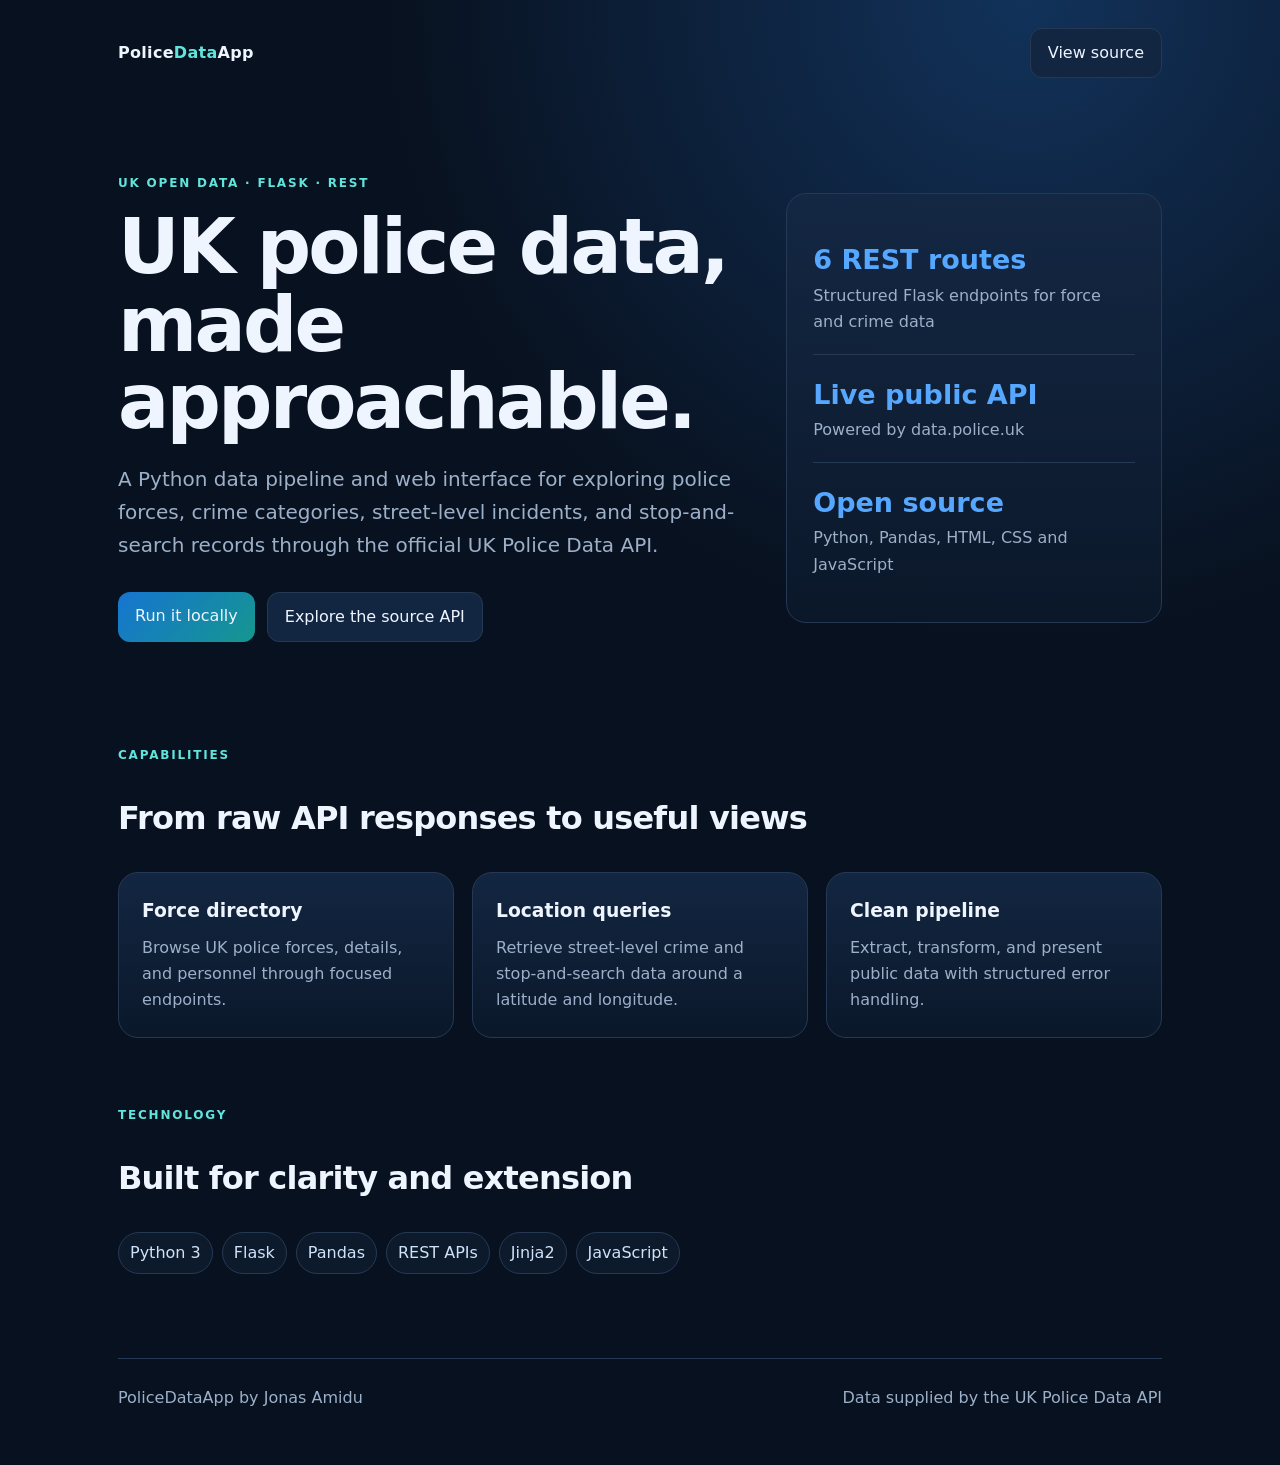
==== docs/index.html @ 5a0d46c1 "docs: add GitHub Pages project site" ====
<!doctype html>
<html lang="en">
<head>
  <meta charset="utf-8">
  <meta name="viewport" content="width=device-width, initial-scale=1">
  <meta name="description" content="PoliceDataApp makes UK Police Data API information easier to explore.">
  <title>PoliceDataApp | UK Police Data Explorer</title>
  <style>
    :root{color-scheme:dark;--bg:#08111f;--panel:#101d31;--line:#263954;--ink:#eef5ff;--muted:#9db0c9;--blue:#55a7ff;--cyan:#61e4db}
    *{box-sizing:border-box}body{margin:0;background:radial-gradient(circle at 80% 0,#12325a 0,transparent 36%),var(--bg);color:var(--ink);font:16px/1.65 Inter,ui-sans-serif,system-ui,-apple-system,"Segoe UI",sans-serif}a{color:inherit}.wrap{max-width:1100px;margin:auto;padding:28px}.nav{display:flex;align-items:center;justify-content:space-between}.brand{font-weight:800;letter-spacing:.3px}.brand span{color:var(--cyan)}.button{display:inline-block;padding:11px 17px;border:1px solid var(--line);border-radius:12px;text-decoration:none;background:#132641}.button.primary{background:linear-gradient(135deg,#1674d1,#15978f);border:0}.hero{padding:96px 0 70px;display:grid;grid-template-columns:1.25fr .75fr;gap:42px;align-items:center}.eyebrow{color:var(--cyan);font-weight:700;text-transform:uppercase;letter-spacing:1.8px;font-size:12px}h1{font-size:clamp(42px,7vw,76px);line-height:1.02;letter-spacing:-2.8px;margin:14px 0 22px}.lead{font-size:20px;color:var(--muted);max-width:680px}.actions{display:flex;gap:12px;flex-wrap:wrap;margin-top:30px}.statbox,.card{background:linear-gradient(180deg,rgba(20,39,67,.95),rgba(11,24,42,.95));border:1px solid var(--line);border-radius:20px}.statbox{padding:26px}.stat{padding:18px 0;border-bottom:1px solid var(--line)}.stat:last-child{border:0}.stat b{display:block;font-size:27px;color:var(--blue)}.stat span{color:var(--muted)}section{padding:34px 0}h2{font-size:32px;letter-spacing:-.8px}.grid{display:grid;grid-template-columns:repeat(3,1fr);gap:18px}.card{padding:23px}.card h3{margin:0 0 8px}.card p{color:var(--muted);margin:0}.stack{display:flex;gap:9px;flex-wrap:wrap}.tag{border:1px solid var(--line);padding:7px 11px;border-radius:999px;color:#cfe2fa;background:#0d1a2c}footer{margin-top:50px;padding:26px 0;border-top:1px solid var(--line);color:var(--muted);display:flex;justify-content:space-between;gap:20px}@media(max-width:780px){.hero{grid-template-columns:1fr;padding-top:64px}.grid{grid-template-columns:1fr}.nav .button{display:none}h1{letter-spacing:-1.5px}}
  </style>
</head>
<body>
  <div class="wrap">
    <nav class="nav"><div class="brand">Police<span>Data</span>App</div><a class="button" href="https://github.com/JonasAmidu/PoliceDataApp">View source</a></nav>
    <main>
      <header class="hero">
        <div>
          <div class="eyebrow">UK open data · Flask · REST</div>
          <h1>UK police data,<br>made approachable.</h1>
          <p class="lead">A Python data pipeline and web interface for exploring police forces, crime categories, street-level incidents, and stop-and-search records through the official UK Police Data API.</p>
          <div class="actions"><a class="button primary" href="https://github.com/JonasAmidu/PoliceDataApp#local-setup">Run it locally</a><a class="button" href="https://data.police.uk/docs/">Explore the source API</a></div>
        </div>
        <aside class="statbox">
          <div class="stat"><b>6 REST routes</b><span>Structured Flask endpoints for force and crime data</span></div>
          <div class="stat"><b>Live public API</b><span>Powered by data.police.uk</span></div>
          <div class="stat"><b>Open source</b><span>Python, Pandas, HTML, CSS and JavaScript</span></div>
        </aside>
      </header>
      <section><div class="eyebrow">Capabilities</div><h2>From raw API responses to useful views</h2><div class="grid">
        <article class="card"><h3>Force directory</h3><p>Browse UK police forces, details, and personnel through focused endpoints.</p></article>
        <article class="card"><h3>Location queries</h3><p>Retrieve street-level crime and stop-and-search data around a latitude and longitude.</p></article>
        <article class="card"><h3>Clean pipeline</h3><p>Extract, transform, and present public data with structured error handling.</p></article>
      </div></section>
      <section><div class="eyebrow">Technology</div><h2>Built for clarity and extension</h2><div class="stack"><span class="tag">Python 3</span><span class="tag">Flask</span><span class="tag">Pandas</span><span class="tag">REST APIs</span><span class="tag">Jinja2</span><span class="tag">JavaScript</span></div></section>
    </main>
    <footer><span>PoliceDataApp by Jonas Amidu</span><span>Data supplied by the UK Police Data API</span></footer>
  </div>
</body>
</html>
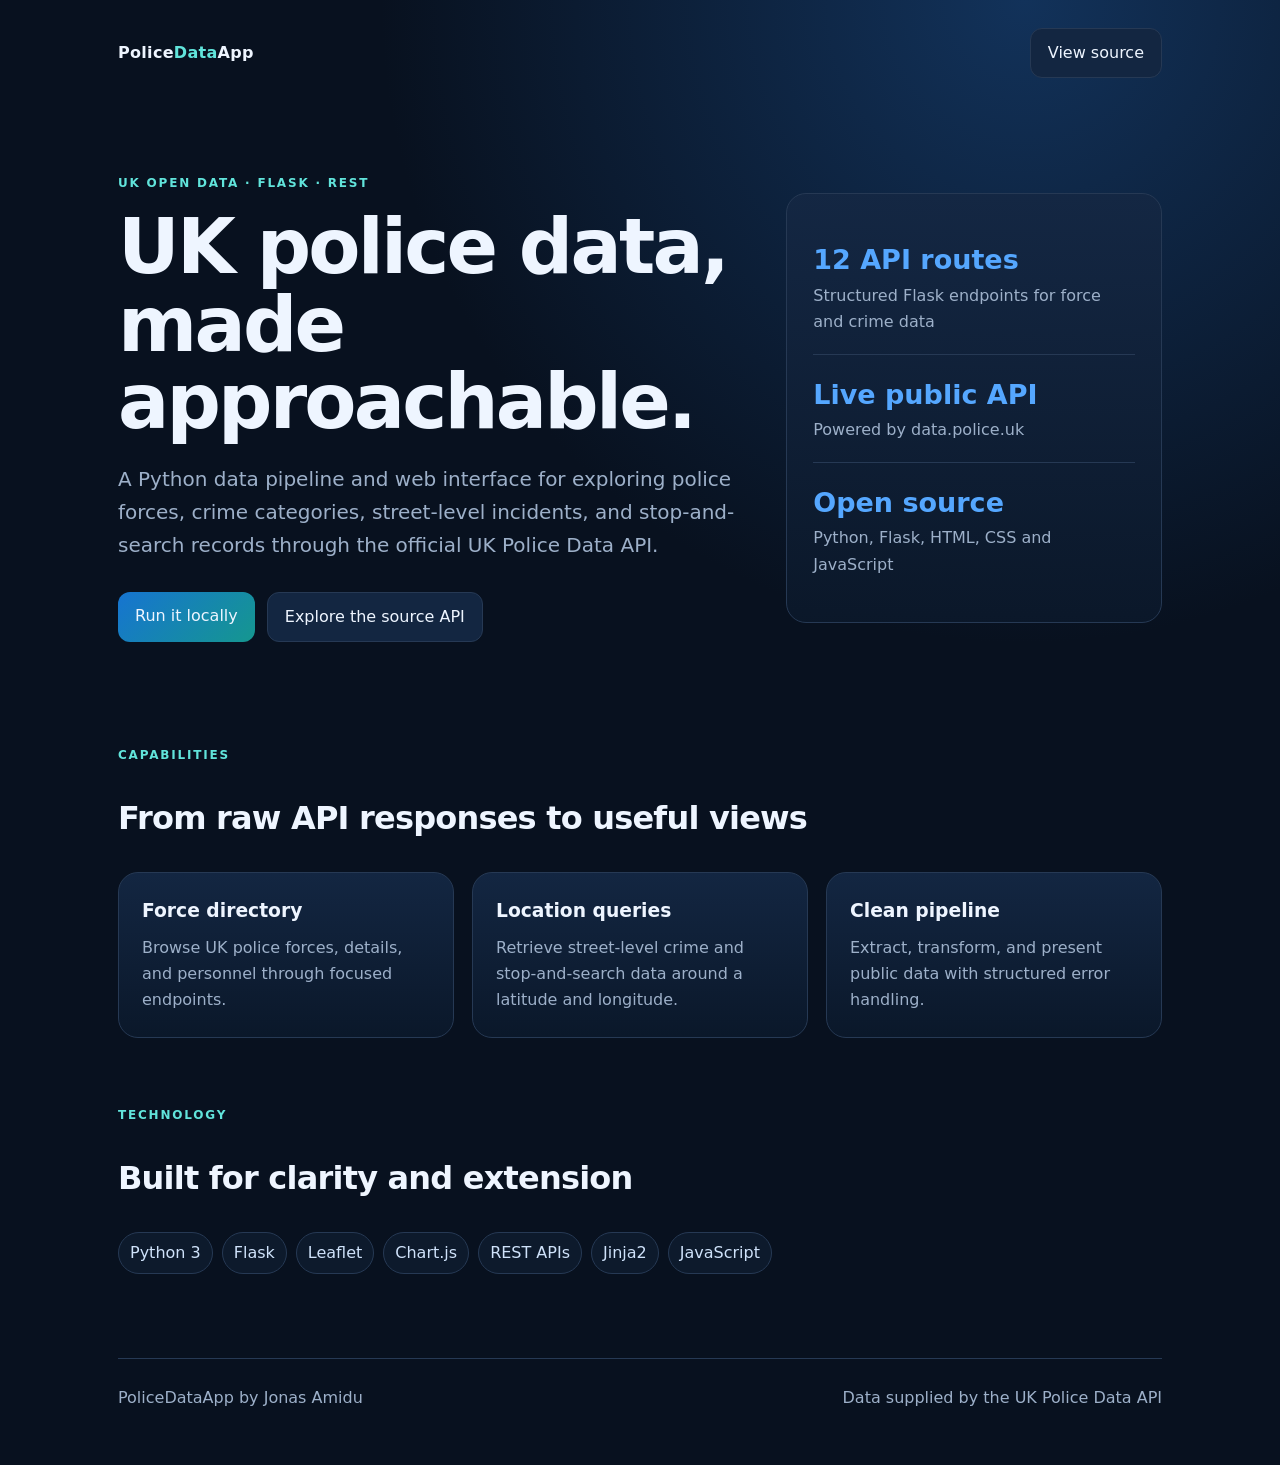
==== commit cc69f348: "Complete police data explorer, geocoding, and interactive dashboards Finish neighbourhood, stop-sear" ====
--- a/docs/index.html
+++ b/docs/index.html
@@ -19,12 +19,12 @@
           <div class="eyebrow">UK open data · Flask · REST</div>
           <h1>UK police data,<br>made approachable.</h1>
           <p class="lead">A Python data pipeline and web interface for exploring police forces, crime categories, street-level incidents, and stop-and-search records through the official UK Police Data API.</p>
-          <div class="actions"><a class="button primary" href="https://github.com/JonasAmidu/PoliceDataApp#local-setup">Run it locally</a><a class="button" href="https://data.police.uk/docs/">Explore the source API</a></div>
+          <div class="actions"><a class="button primary" href="https://github.com/JonasAmidu/PoliceDataApp#run-locally">Run it locally</a><a class="button" href="https://data.police.uk/docs/">Explore the source API</a></div>
         </div>
         <aside class="statbox">
-          <div class="stat"><b>6 REST routes</b><span>Structured Flask endpoints for force and crime data</span></div>
+          <div class="stat"><b>12 API routes</b><span>Structured Flask endpoints for force and crime data</span></div>
           <div class="stat"><b>Live public API</b><span>Powered by data.police.uk</span></div>
-          <div class="stat"><b>Open source</b><span>Python, Pandas, HTML, CSS and JavaScript</span></div>
+          <div class="stat"><b>Open source</b><span>Python, Flask, HTML, CSS and JavaScript</span></div>
         </aside>
       </header>
       <section><div class="eyebrow">Capabilities</div><h2>From raw API responses to useful views</h2><div class="grid">
@@ -32,7 +32,7 @@
         <article class="card"><h3>Location queries</h3><p>Retrieve street-level crime and stop-and-search data around a latitude and longitude.</p></article>
         <article class="card"><h3>Clean pipeline</h3><p>Extract, transform, and present public data with structured error handling.</p></article>
       </div></section>
-      <section><div class="eyebrow">Technology</div><h2>Built for clarity and extension</h2><div class="stack"><span class="tag">Python 3</span><span class="tag">Flask</span><span class="tag">Pandas</span><span class="tag">REST APIs</span><span class="tag">Jinja2</span><span class="tag">JavaScript</span></div></section>
+      <section><div class="eyebrow">Technology</div><h2>Built for clarity and extension</h2><div class="stack"><span class="tag">Python 3</span><span class="tag">Flask</span><span class="tag">Leaflet</span><span class="tag">Chart.js</span><span class="tag">REST APIs</span><span class="tag">Jinja2</span><span class="tag">JavaScript</span></div></section>
     </main>
     <footer><span>PoliceDataApp by Jonas Amidu</span><span>Data supplied by the UK Police Data API</span></footer>
   </div>
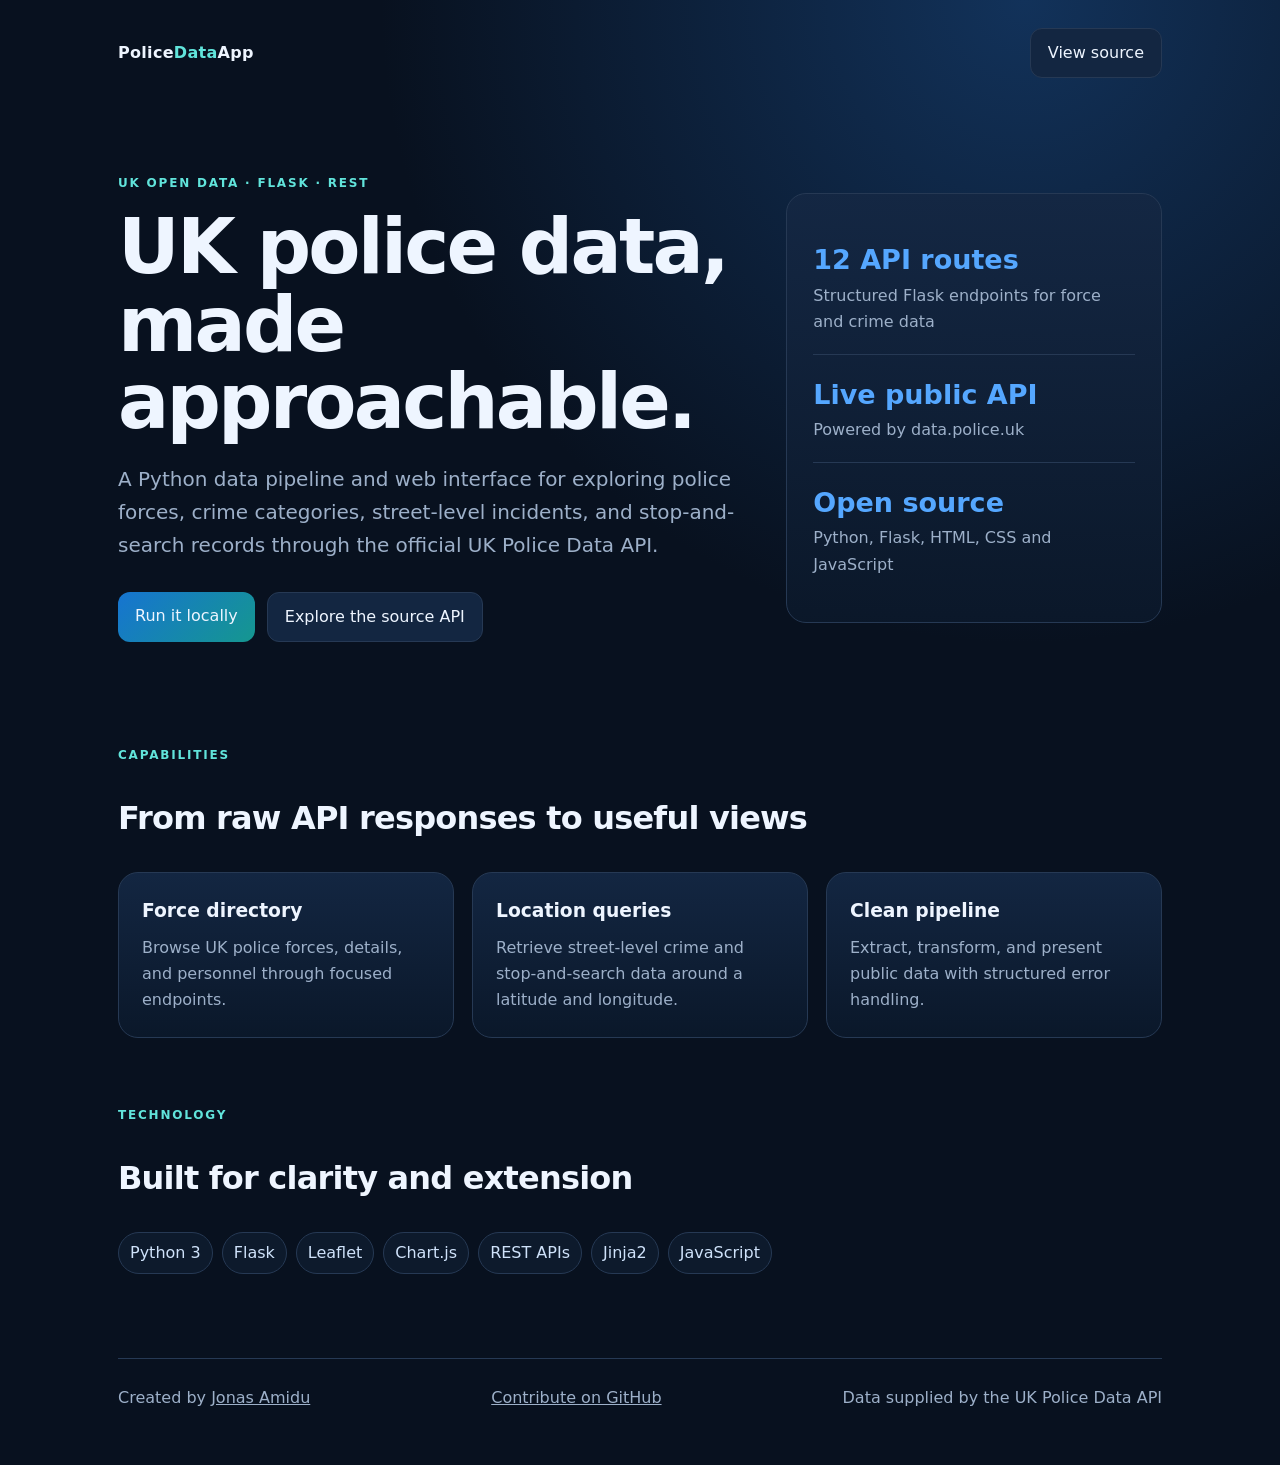
==== commit 03b9f596: "Add author credit and GitHub contribution links Link Jonas Amidu's profile and the project repositor" ====
--- a/docs/index.html
+++ b/docs/index.html
@@ -3,6 +3,7 @@
 <head>
   <meta charset="utf-8">
   <meta name="viewport" content="width=device-width, initial-scale=1">
+  <meta name="author" content="Jonas Amidu">
   <meta name="description" content="PoliceDataApp makes UK Police Data API information easier to explore.">
   <title>PoliceDataApp | UK Police Data Explorer</title>
   <style>
@@ -34,7 +35,7 @@
       </div></section>
       <section><div class="eyebrow">Technology</div><h2>Built for clarity and extension</h2><div class="stack"><span class="tag">Python 3</span><span class="tag">Flask</span><span class="tag">Leaflet</span><span class="tag">Chart.js</span><span class="tag">REST APIs</span><span class="tag">Jinja2</span><span class="tag">JavaScript</span></div></section>
     </main>
-    <footer><span>PoliceDataApp by Jonas Amidu</span><span>Data supplied by the UK Police Data API</span></footer>
+    <footer style="flex-wrap:wrap"><span>Created by <a href="https://github.com/JonasAmidu" target="_blank" rel="author noopener noreferrer">Jonas Amidu</a></span><a href="https://github.com/JonasAmidu/PoliceDataApp" target="_blank" rel="noopener noreferrer">Contribute on GitHub</a><span>Data supplied by the UK Police Data API</span></footer>
   </div>
 </body>
 </html>
